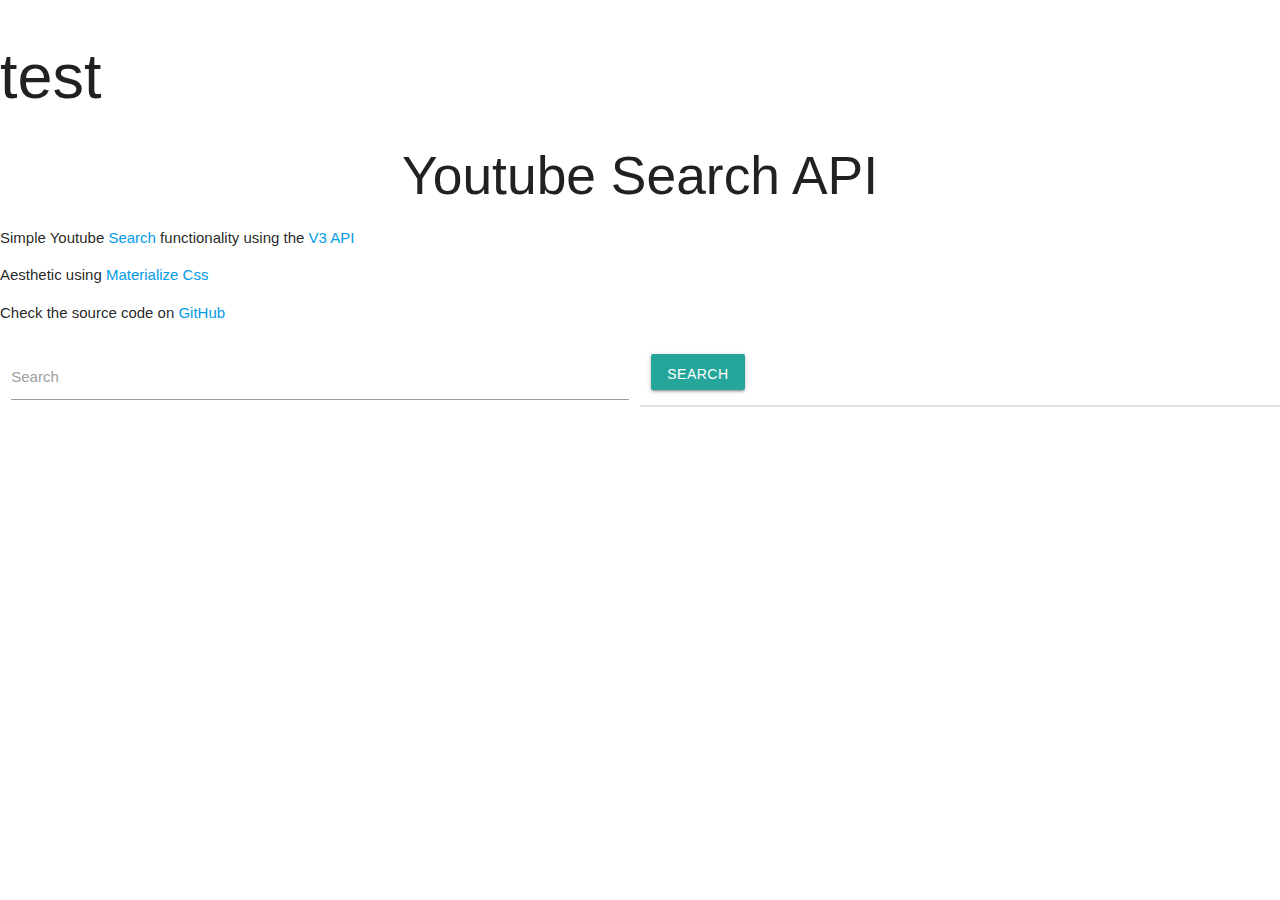
==== index.html @ aff135c2 "youtube starter code" ====
<!DOCTYPE html>
<html lang="en">
<head>
	<meta charset="UTF-8">
	<title>Youtube Search API</title>
	<!-- jQuery -->
	<script src="https://code.jquery.com/jquery-3.2.1.min.js" integrity="sha256-hwg4gsxgFZhOsEEamdOYGBf13FyQuiTwlAQgxVSNgt4=" crossorigin="anonymous"></script>
	<!-- Materialize Compiled and minified CSS -->
	<link rel="stylesheet" href="https://cdnjs.cloudflare.com/ajax/libs/materialize/0.99.0/css/materialize.min.css">
	<!-- Materialize Compiled and minified JavaScript -->
	<script src="https://cdnjs.cloudflare.com/ajax/libs/materialize/0.99.0/js/materialize.min.js"></script>
	<!-- Custom CSS -->
	<link rel="stylesheet" href="style.css">
</head>
<body>
  <div class="lyrics-container">
    <h1>test</h1>
  </div>
	<div class="youtube-container">
		<!-- //Heading -->
		<h2 class="center-align">Youtube Search API</h2>
		<!-- Details -->
		<p>
			Simple Youtube <a href="https://developers.google.com/youtube/v3/docs/search/list">Search</a> functionality using the <a href="https://developers.google.com/youtube/v3">V3 API</a>
		</p>
		<p>
			Aesthetic using <a href="http://materializecss.com/">Materialize Css</a>
		</p>
		<p>
			Check the source code on <a href="https://github.com/GavinMichael/youtube-searchAPI">GitHub</a>
		</p>
		<div class="row">
			<div class="input-field col s6">
				<!-- //Search Box -->
				<input id="searchTxt" type="text" class="validate">
				<label for="searchTxt">Search</label>

			</div>
			<div class="input-field col s6">
				<!-- //Search Button -->
				<a class="waves-effect waves-light btn" id="searchBtn" >
					<i class="fa fa-search" aria-hidden="true"></i>
					Search
				</a>
		</div>
		<ul class="collection" id="results">
			<!-- Start of Example template of one video element		

			<li class="collection-item">

				<div class="image-container">
					<img class="image" src="./img/placeholderImage.jpg" alt="">
				</div>

				<div class="video-info-container">
					<ul class="video-info">
						<li class="title"><a href="#">Video Title</a></li>
						<li class="creator"><a href="#">creator Name</a></li>
						<li class="upload-date">1 year ago</li>
						<li class="desc">Lorem ipsum dolor sit amet, consectetur adipisicing elit. Fuga, fugiat temporibus vitae quam, earum beatae eum vel ...</li>
					</ul>
				</div>

			</li>

			End of Example template of one video element -->

		</ul>
	</div>
	<!-- Custom Script -->
	<script src="app.js"></script>
</body>
</html>
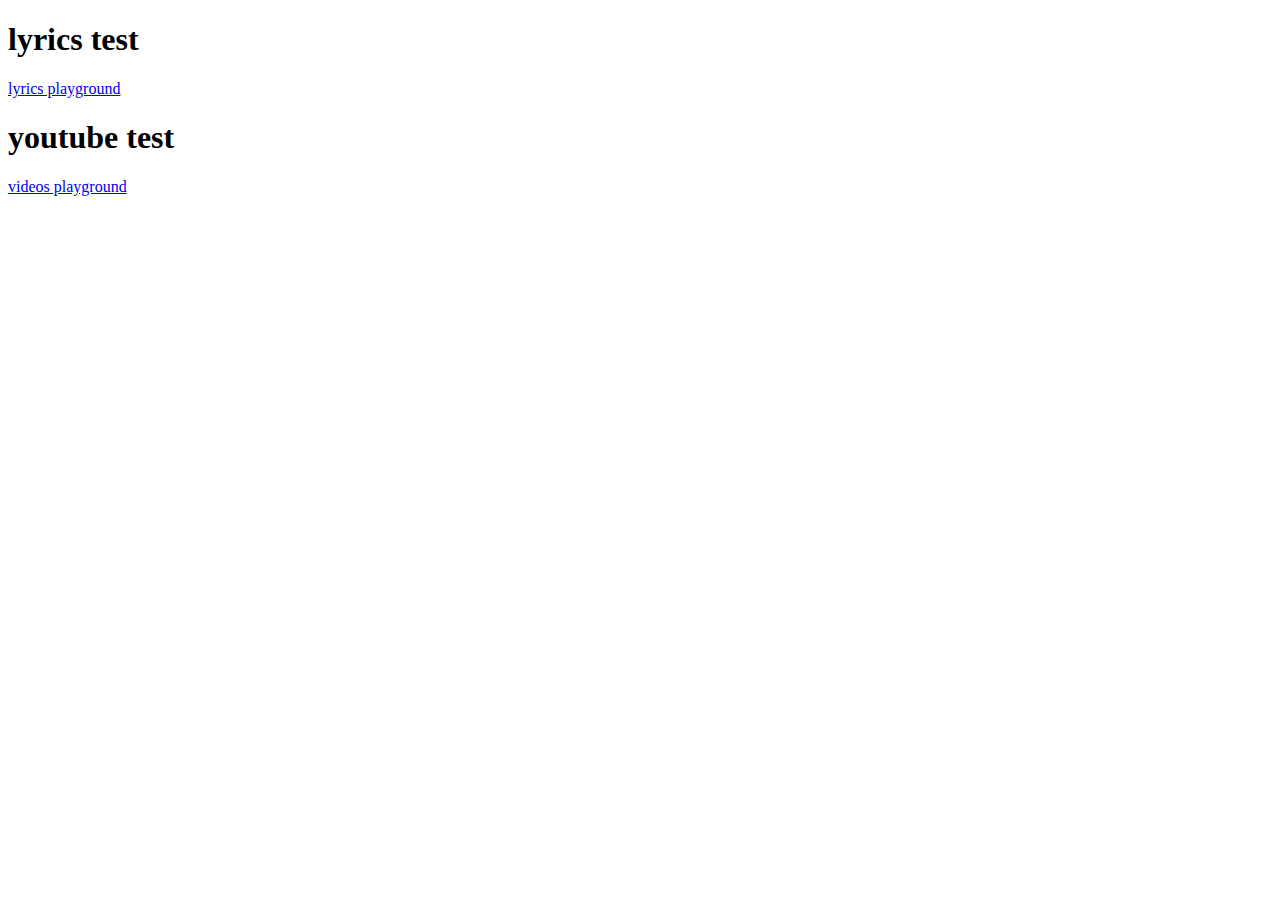
==== commit b0bfcd51: "starter code" ====
--- a/index.html
+++ b/index.html
@@ -1,73 +1,22 @@
 <!DOCTYPE html>
 <html lang="en">
+
 <head>
-	<meta charset="UTF-8">
-	<title>Youtube Search API</title>
-	<!-- jQuery -->
-	<script src="https://code.jquery.com/jquery-3.2.1.min.js" integrity="sha256-hwg4gsxgFZhOsEEamdOYGBf13FyQuiTwlAQgxVSNgt4=" crossorigin="anonymous"></script>
-	<!-- Materialize Compiled and minified CSS -->
-	<link rel="stylesheet" href="https://cdnjs.cloudflare.com/ajax/libs/materialize/0.99.0/css/materialize.min.css">
-	<!-- Materialize Compiled and minified JavaScript -->
-	<script src="https://cdnjs.cloudflare.com/ajax/libs/materialize/0.99.0/js/materialize.min.js"></script>
-	<!-- Custom CSS -->
-	<link rel="stylesheet" href="style.css">
+  <meta charset="UTF-8">
+  <title>Index</title>
 </head>
+
 <body>
   <div class="lyrics-container">
-    <h1>test</h1>
+    <h1>lyrics test</h1>
+    <a href="./lyrics-test.html">lyrics playground</a>
   </div>
-	<div class="youtube-container">
-		<!-- //Heading -->
-		<h2 class="center-align">Youtube Search API</h2>
-		<!-- Details -->
-		<p>
-			Simple Youtube <a href="https://developers.google.com/youtube/v3/docs/search/list">Search</a> functionality using the <a href="https://developers.google.com/youtube/v3">V3 API</a>
-		</p>
-		<p>
-			Aesthetic using <a href="http://materializecss.com/">Materialize Css</a>
-		</p>
-		<p>
-			Check the source code on <a href="https://github.com/GavinMichael/youtube-searchAPI">GitHub</a>
-		</p>
-		<div class="row">
-			<div class="input-field col s6">
-				<!-- //Search Box -->
-				<input id="searchTxt" type="text" class="validate">
-				<label for="searchTxt">Search</label>
+  <div class="youtube-container">
+    <h1>youtube test</h1>
+    <a href="./videos-test.html">videos playground</a>
+  </div>
+  <!-- Custom Script -->
+  <script src="./assets/js/index.js"></script>
+</body>
 
-			</div>
-			<div class="input-field col s6">
-				<!-- //Search Button -->
-				<a class="waves-effect waves-light btn" id="searchBtn" >
-					<i class="fa fa-search" aria-hidden="true"></i>
-					Search
-				</a>
-		</div>
-		<ul class="collection" id="results">
-			<!-- Start of Example template of one video element		
-
-			<li class="collection-item">
-
-				<div class="image-container">
-					<img class="image" src="./img/placeholderImage.jpg" alt="">
-				</div>
-
-				<div class="video-info-container">
-					<ul class="video-info">
-						<li class="title"><a href="#">Video Title</a></li>
-						<li class="creator"><a href="#">creator Name</a></li>
-						<li class="upload-date">1 year ago</li>
-						<li class="desc">Lorem ipsum dolor sit amet, consectetur adipisicing elit. Fuga, fugiat temporibus vitae quam, earum beatae eum vel ...</li>
-					</ul>
-				</div>
-
-			</li>
-
-			End of Example template of one video element -->
-
-		</ul>
-	</div>
-	<!-- Custom Script -->
-	<script src="app.js"></script>
-</body>
 </html>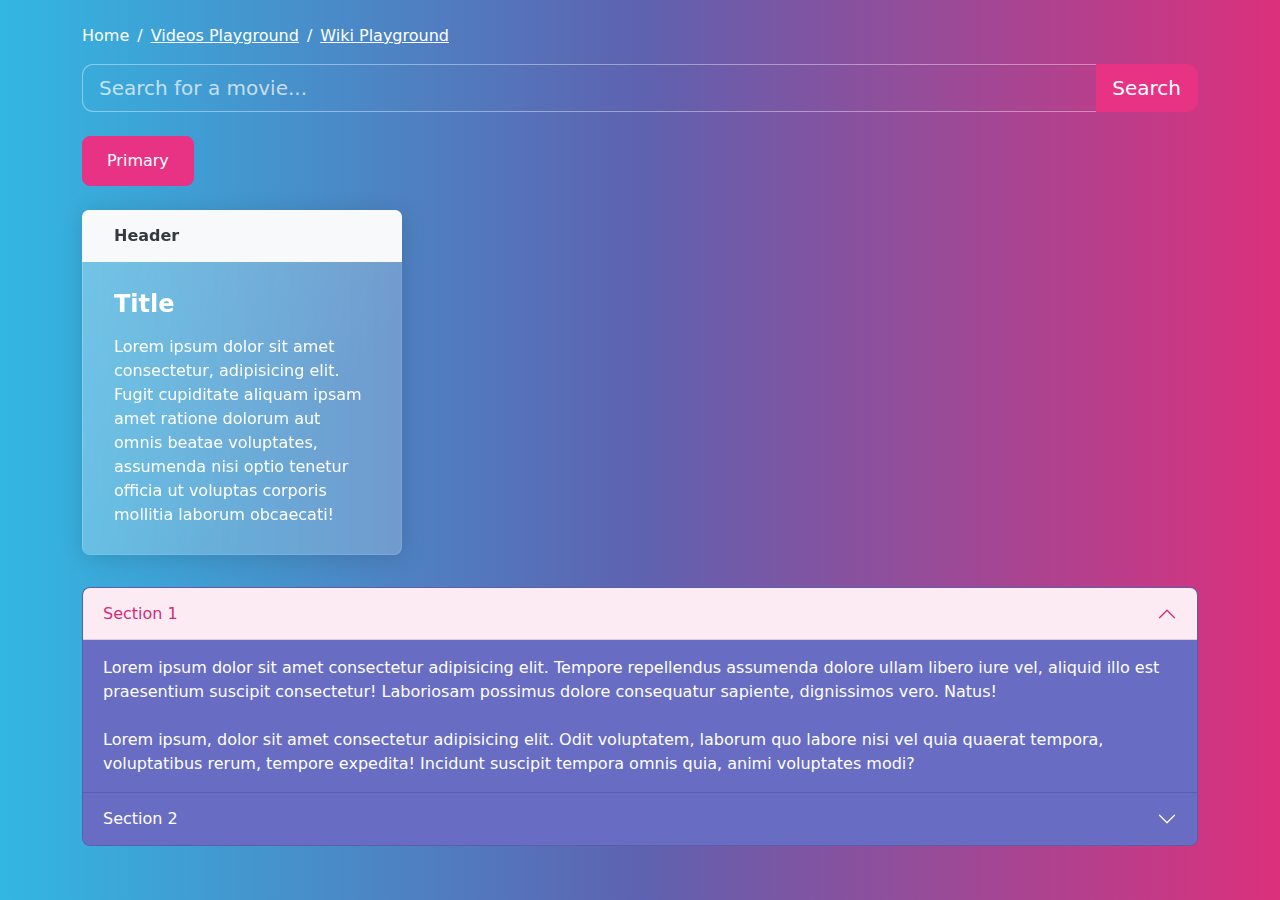
==== commit fb930156: "test" ====
--- a/index.html
+++ b/index.html
@@ -4,19 +4,85 @@
 <head>
   <meta charset="UTF-8">
   <title>Index</title>
+  <!-- <link href="https://cdn.jsdelivr.net/npm/bootstrap@5.0.2/dist/css/bootstrap.min.css" rel="stylesheet" integrity="sha384-EVSTQN3/azprG1Anm3QDgpJLIm9Nao0Yz1ztcQTwFspd3yD65VohhpuuCOmLASjC" crossorigin="anonymous"> -->
+  <link rel="stylesheet" href="./assets/css/bootstrap.min.css">
 </head>
 
 <body>
-  <div class="lyrics-container">
-    <h1>lyrics test</h1>
-    <a href="./lyrics-test.html">lyrics playground</a>
-  </div>
-  <div class="youtube-container">
-    <h1>youtube test</h1>
-    <a href="./videos-test.html">videos playground</a>
+  <br>
+  <div class="container flex">
+    <ol class="breadcrumb">
+      <li class="breadcrumb-item active">Home</li>
+      <li class="breadcrumb-item"><a href="./videos-test.html">Videos Playground</a></li>
+      <li class="breadcrumb-item"><a href="./wikifacts-test.html">Wiki Playground</a></li>
+    </ol>
+    <div class="row">
+      <div class="col-12 search">
+        <form id="search-form">
+          <div class="input-group input-group-lg">
+            <input class="form-control search-bar" id="button-0" placeholder="Search for a movie..." />
+            <button class="btn btn-primary input-group-btn" type="submit">
+              Search
+            </button>
+          </div>
+        </form>
+        <br>
+      </div>
+    </div>
+    <button type="button" class="btn btn-primary">Primary</button>
+    <br>
+    <br>
+    <div class="card border-light mb-3" style="max-width: 20rem;">
+      <div class="card-header">Header</div>
+      <div class="card-body">
+        <h4 class="card-title">Title</h4>
+        <p class="card-text">Lorem ipsum dolor sit amet consectetur, adipisicing elit. Fugit cupiditate
+          aliquam ipsam amet ratione dolorum aut omnis beatae voluptates, assumenda nisi optio tenetur officia ut
+          voluptas corporis mollitia laborum obcaecati!</p>
+      </div>
+    </div>
+    <div class="accordion" id="accordionExample">
+      <div class="accordion-item">
+        <h2 class="accordion-header" id="headingOne">
+          <button class="accordion-button" type="button" data-bs-toggle="collapse" data-bs-target="#collapseOne"
+            aria-expanded="true" aria-controls="collapseOne">
+            Section 1
+          </button>
+        </h2>
+        <div id="collapseOne" class="accordion-collapse collapse show" aria-labelledby="headingOne"
+          data-bs-parent="#accordionExample">
+          <div class="accordion-body">
+            Lorem ipsum dolor sit amet consectetur adipisicing elit. Tempore repellendus assumenda dolore ullam libero iure vel, aliquid illo est praesentium suscipit consectetur! Laboriosam possimus dolore consequatur sapiente, dignissimos vero. Natus!
+            <br>
+            <br>
+            Lorem ipsum, dolor sit amet consectetur adipisicing elit. Odit voluptatem, laborum quo labore nisi vel quia quaerat tempora, voluptatibus rerum, tempore expedita! Incidunt suscipit tempora omnis quia, animi voluptates modi?
+          </div>
+        </div>
+      </div>
+      <div class="accordion-item">
+        <h2 class="accordion-header" id="headingTwo">
+          <button class="accordion-button collapsed" type="button" data-bs-toggle="collapse"
+            data-bs-target="#collapseTwo" aria-expanded="false" aria-controls="collapseTwo">
+            Section 2
+          </button>
+        </h2>
+        <div id="collapseTwo" class="accordion-collapse collapse" aria-labelledby="headingTwo"
+          data-bs-parent="#accordionExample">
+          <div class="accordion-body">
+            Lorem ipsum dolor sit amet consectetur adipisicing elit. Tempore repellendus assumenda dolore ullam libero iure vel, aliquid illo est praesentium suscipit consectetur! Laboriosam possimus dolore consequatur sapiente, dignissimos vero. Natus!
+            <br>
+            <br>
+            Lorem ipsum, dolor sit amet consectetur adipisicing elit. Odit voluptatem, laborum quo labore nisi vel quia quaerat tempora, voluptatibus rerum, tempore expedita! Incidunt suscipit tempora omnis quia, animi voluptates modi?
+          </div>
+        </div>
+      </div>
+    </div>
   </div>
   <!-- Custom Script -->
   <script src="./assets/js/index.js"></script>
+  <script src="https://cdn.jsdelivr.net/npm/bootstrap@5.0.2/dist/js/bootstrap.bundle.min.js"
+    integrity="sha384-MrcW6ZMFYlzcLA8Nl+NtUVF0sA7MsXsP1UyJoMp4YLEuNSfAP+JcXn/tWtIaxVXM"
+    crossorigin="anonymous"></script>
 </body>
 
 </html>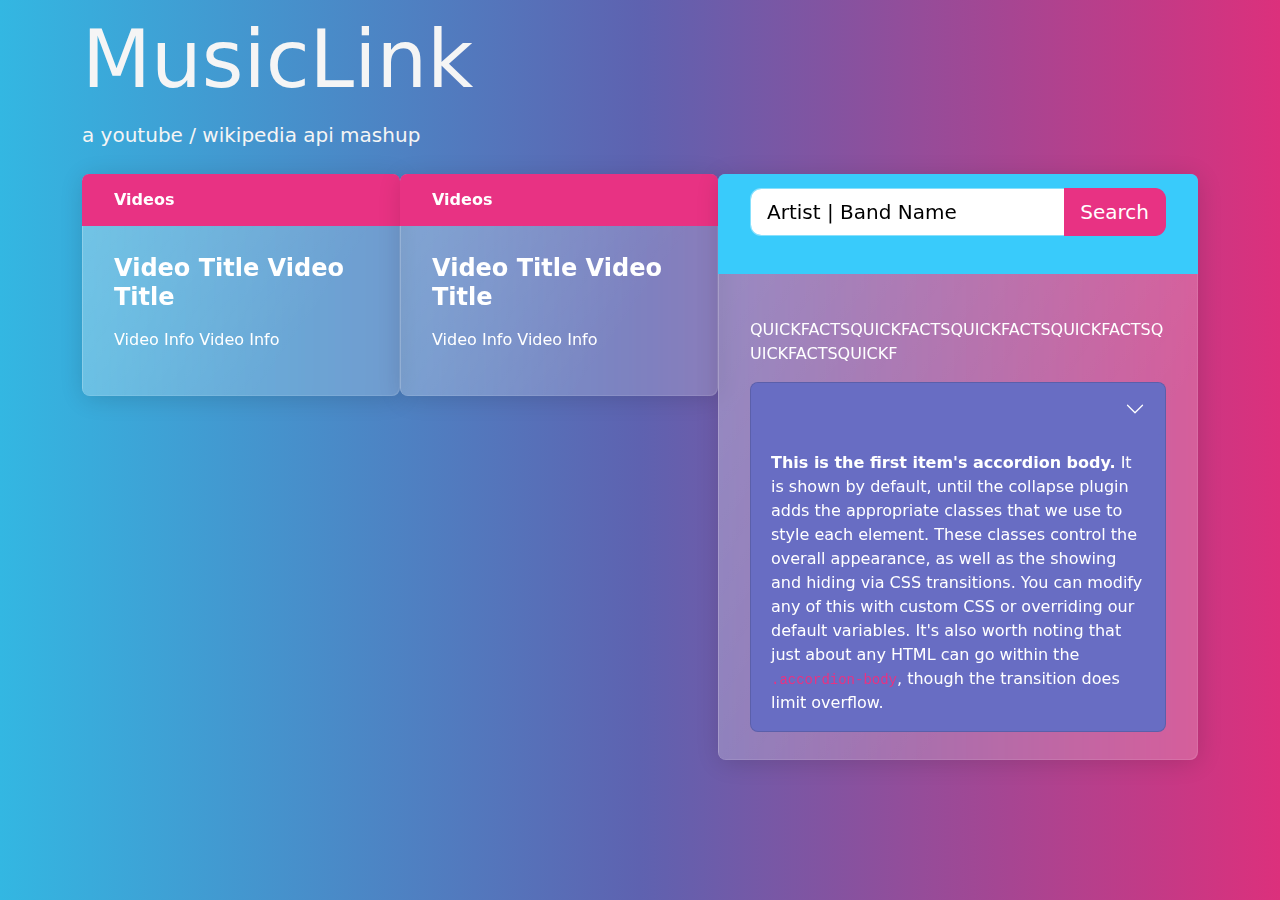
==== commit 1f21855b: "Merge pull request #9 from mklarson14/merge-wiki" ====
--- a/index.html
+++ b/index.html
@@ -3,83 +3,84 @@
 
 <head>
   <meta charset="UTF-8">
-  <title>Index</title>
-  <!-- <link href="https://cdn.jsdelivr.net/npm/bootstrap@5.0.2/dist/css/bootstrap.min.css" rel="stylesheet" integrity="sha384-EVSTQN3/azprG1Anm3QDgpJLIm9Nao0Yz1ztcQTwFspd3yD65VohhpuuCOmLASjC" crossorigin="anonymous"> -->
+  <meta http-equiv="X-UA-Compatible" content="IE=edge">
+  <meta name="viewport" content="width=device-width, initial-scale=1.0">
   <link rel="stylesheet" href="./assets/css/bootstrap.min.css">
+  <link rel="stylesheet" href="./assets/css/style.css">
+  <title>MusicLink</title>
+
 </head>
 
 <body>
+  <div class="container">
+    <div class="title1">MusicLink</div>
+  </div>
+  <div class="container">
+    <div class="title2">a youtube / wikipedia api mashup</div>
+  </div>
   <br>
-  <div class="container flex">
-    <ol class="breadcrumb">
-      <li class="breadcrumb-item active">Home</li>
-      <li class="breadcrumb-item"><a href="./videos-test.html">Videos Playground</a></li>
-      <li class="breadcrumb-item"><a href="./wikifacts-test.html">Wiki Playground</a></li>
-    </ol>
-    <div class="row">
-      <div class="col-12 search">
-        <form id="search-form">
-          <div class="input-group input-group-lg">
-            <input class="form-control search-bar" id="button-0" placeholder="Search for a movie..." />
-            <button class="btn btn-primary input-group-btn" type="submit">
-              Search
-            </button>
-          </div>
-        </form>
-        <br>
+  <div class="container">
+    <div class="videos">
+      <div class="card border-primary mb-3" style="max-width: 20rem;">
+        <div class="card-header">Videos</div>
+        <div class="card-body">
+          <h4 class="card-title">Video Title Video Title</h4>
+          <p class="card-text">Video Info Video Info</p>
+          <table class="videos"></table>
+        </div>
       </div>
     </div>
-    <button type="button" class="btn btn-primary">Primary</button>
-    <br>
-    <br>
-    <div class="card border-light mb-3" style="max-width: 20rem;">
-      <div class="card-header">Header</div>
-      <div class="card-body">
-        <h4 class="card-title">Title</h4>
-        <p class="card-text">Lorem ipsum dolor sit amet consectetur, adipisicing elit. Fugit cupiditate
-          aliquam ipsam amet ratione dolorum aut omnis beatae voluptates, assumenda nisi optio tenetur officia ut
-          voluptas corporis mollitia laborum obcaecati!</p>
+    <div class="videos">
+      <div class="card border-primary mb-3" style="max-width: 20rem;">
+        <div class="card-header">Videos</div>
+        <div class="card-body">
+          <h4 class="card-title">Video Title Video Title</h4>
+          <p class="card-text">Video Info Video Info</p>
+          <table class="videos"></table>
+        </div>
       </div>
     </div>
-    <div class="accordion" id="accordionExample">
-      <div class="accordion-item">
-        <h2 class="accordion-header" id="headingOne">
-          <button class="accordion-button" type="button" data-bs-toggle="collapse" data-bs-target="#collapseOne"
-            aria-expanded="true" aria-controls="collapseOne">
-            Section 1
-          </button>
-        </h2>
-        <div id="collapseOne" class="accordion-collapse collapse show" aria-labelledby="headingOne"
-          data-bs-parent="#accordionExample">
-          <div class="accordion-body">
-            Lorem ipsum dolor sit amet consectetur adipisicing elit. Tempore repellendus assumenda dolore ullam libero iure vel, aliquid illo est praesentium suscipit consectetur! Laboriosam possimus dolore consequatur sapiente, dignissimos vero. Natus!
-            <br>
-            <br>
-            Lorem ipsum, dolor sit amet consectetur adipisicing elit. Odit voluptatem, laborum quo labore nisi vel quia quaerat tempora, voluptatibus rerum, tempore expedita! Incidunt suscipit tempora omnis quia, animi voluptates modi?
-          </div>
+    <div class="card border-info mb-3" style="max-width: 30rem;">
+      <div class="card-header">
+        <div class="col-12 search">
+          <form id="search-form">
+            <div class="input-group input-group-lg">
+              <input type="text" onfocus="this.value=''" value="Artist | Band Name" class="form-control search-bar"
+                style="background-color: white; color: black;" id="button-0" placeholder="Artist | Band Name" />
+              <button class="btn btn-primary input-group-btn" type="submit">
+                Search
+              </button>
+            </div>
+          </form>
+          <br>
         </div>
       </div>
-      <div class="accordion-item">
-        <h2 class="accordion-header" id="headingTwo">
-          <button class="accordion-button collapsed" type="button" data-bs-toggle="collapse"
-            data-bs-target="#collapseTwo" aria-expanded="false" aria-controls="collapseTwo">
-            Section 2
-          </button>
-        </h2>
-        <div id="collapseTwo" class="accordion-collapse collapse" aria-labelledby="headingTwo"
-          data-bs-parent="#accordionExample">
-          <div class="accordion-body">
-            Lorem ipsum dolor sit amet consectetur adipisicing elit. Tempore repellendus assumenda dolore ullam libero iure vel, aliquid illo est praesentium suscipit consectetur! Laboriosam possimus dolore consequatur sapiente, dignissimos vero. Natus!
-            <br>
-            <br>
-            Lorem ipsum, dolor sit amet consectetur adipisicing elit. Odit voluptatem, laborum quo labore nisi vel quia quaerat tempora, voluptatibus rerum, tempore expedita! Incidunt suscipit tempora omnis quia, animi voluptates modi?
+      <div class="card-body">
+        <h4 class="card-title" id="artist-name"></h4>
+        <p class="card-text">QUICKFACTSQUICKFACTSQUICKFACTSQUICKFACTSQUICKFACTSQUICKF</p>
+        <div class="accordion" id="accordionExample">
+          <div class="accordion-item">
+            <h2 class="accordion-header" id="headingOne">
+              <button class="accordion-button collapsed" type="button" data-bs-toggle="collapse"
+                data-bs-target="#collapseOne" aria-expanded="false" aria-controls="collapseOne"></button>
+            </h2>
+            <div id="collapseOne" class="accordion-collapse collapse show" aria-labelledby="headingOne"
+              data-bs-parent="#accordionExample">
+              <div class="accordion-body" id="accordion-body0">
+                <strong>This is the first item's accordion body.</strong> It is shown by default, until the collapse
+                plugin adds the appropriate classes that we use to style each element. These classes control the
+                overall
+                appearance, as well as the showing and hiding via CSS transitions. You can modify any of this with
+                custom CSS or overriding our default variables. It's also worth noting that just about any HTML can go
+                within the <code>.accordion-body</code>, though the transition does limit overflow.
+              </div>
+            </div>
           </div>
         </div>
       </div>
     </div>
   </div>
-  <!-- Custom Script -->
-  <script src="./assets/js/index.js"></script>
+  <script src="./assets/js/wikifacts.js"></script>
   <script src="https://cdn.jsdelivr.net/npm/bootstrap@5.0.2/dist/js/bootstrap.bundle.min.js"
     integrity="sha384-MrcW6ZMFYlzcLA8Nl+NtUVF0sA7MsXsP1UyJoMp4YLEuNSfAP+JcXn/tWtIaxVXM"
     crossorigin="anonymous"></script>
--- a/assets/css/style.css
+++ b/assets/css/style.css
@@ -0,0 +1,24 @@
+.title1 {
+    display: flex;
+    justify-content: center;
+    font-size: 80px;
+    color: whitesmoke;
+}
+.title2 {
+    display: flex;
+    justify-content: center;
+    font-size: 20px;
+    color: whitesmoke;
+}
+
+.row {
+    display: flex;
+    justify-content: center;
+    padding-top: 30px;
+}
+
+.container {
+    display: flex;
+    justify-content:space-between;
+    flex-direction: row;
+}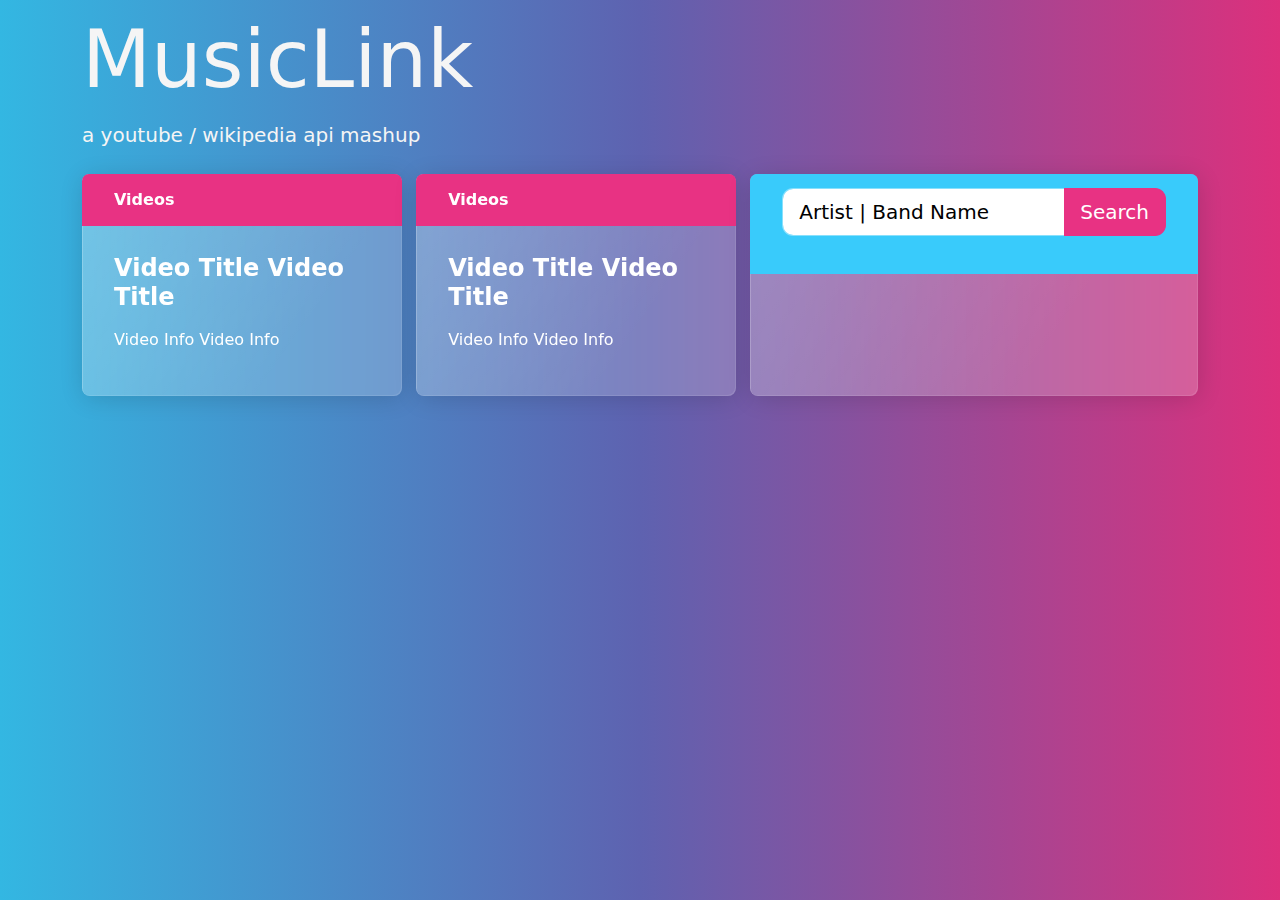
==== commit 933f7970: "Merge pull request #12 from mklarson14/integrate-final" ====
--- a/index.html
+++ b/index.html
@@ -57,7 +57,7 @@
       </div>
       <div class="card-body">
         <h4 class="card-title" id="artist-name"></h4>
-        <p class="card-text">QUICKFACTSQUICKFACTSQUICKFACTSQUICKFACTSQUICKFACTSQUICKF</p>
+        <!-- <p class="card-text">QUICKFACTSQUICKFACTSQUICKFACTSQUICKFACTSQUICKFACTSQUICKF</p> -->
         <div class="accordion" id="accordionExample">
           <div class="accordion-item">
             <h2 class="accordion-header" id="headingOne">
@@ -80,7 +80,7 @@
       </div>
     </div>
   </div>
-  <script src="./assets/js/wikifacts.js"></script>
+  <script src="./assets/js/index.js"></script>
   <script src="https://cdn.jsdelivr.net/npm/bootstrap@5.0.2/dist/js/bootstrap.bundle.min.js"
     integrity="sha384-MrcW6ZMFYlzcLA8Nl+NtUVF0sA7MsXsP1UyJoMp4YLEuNSfAP+JcXn/tWtIaxVXM"
     crossorigin="anonymous"></script>
